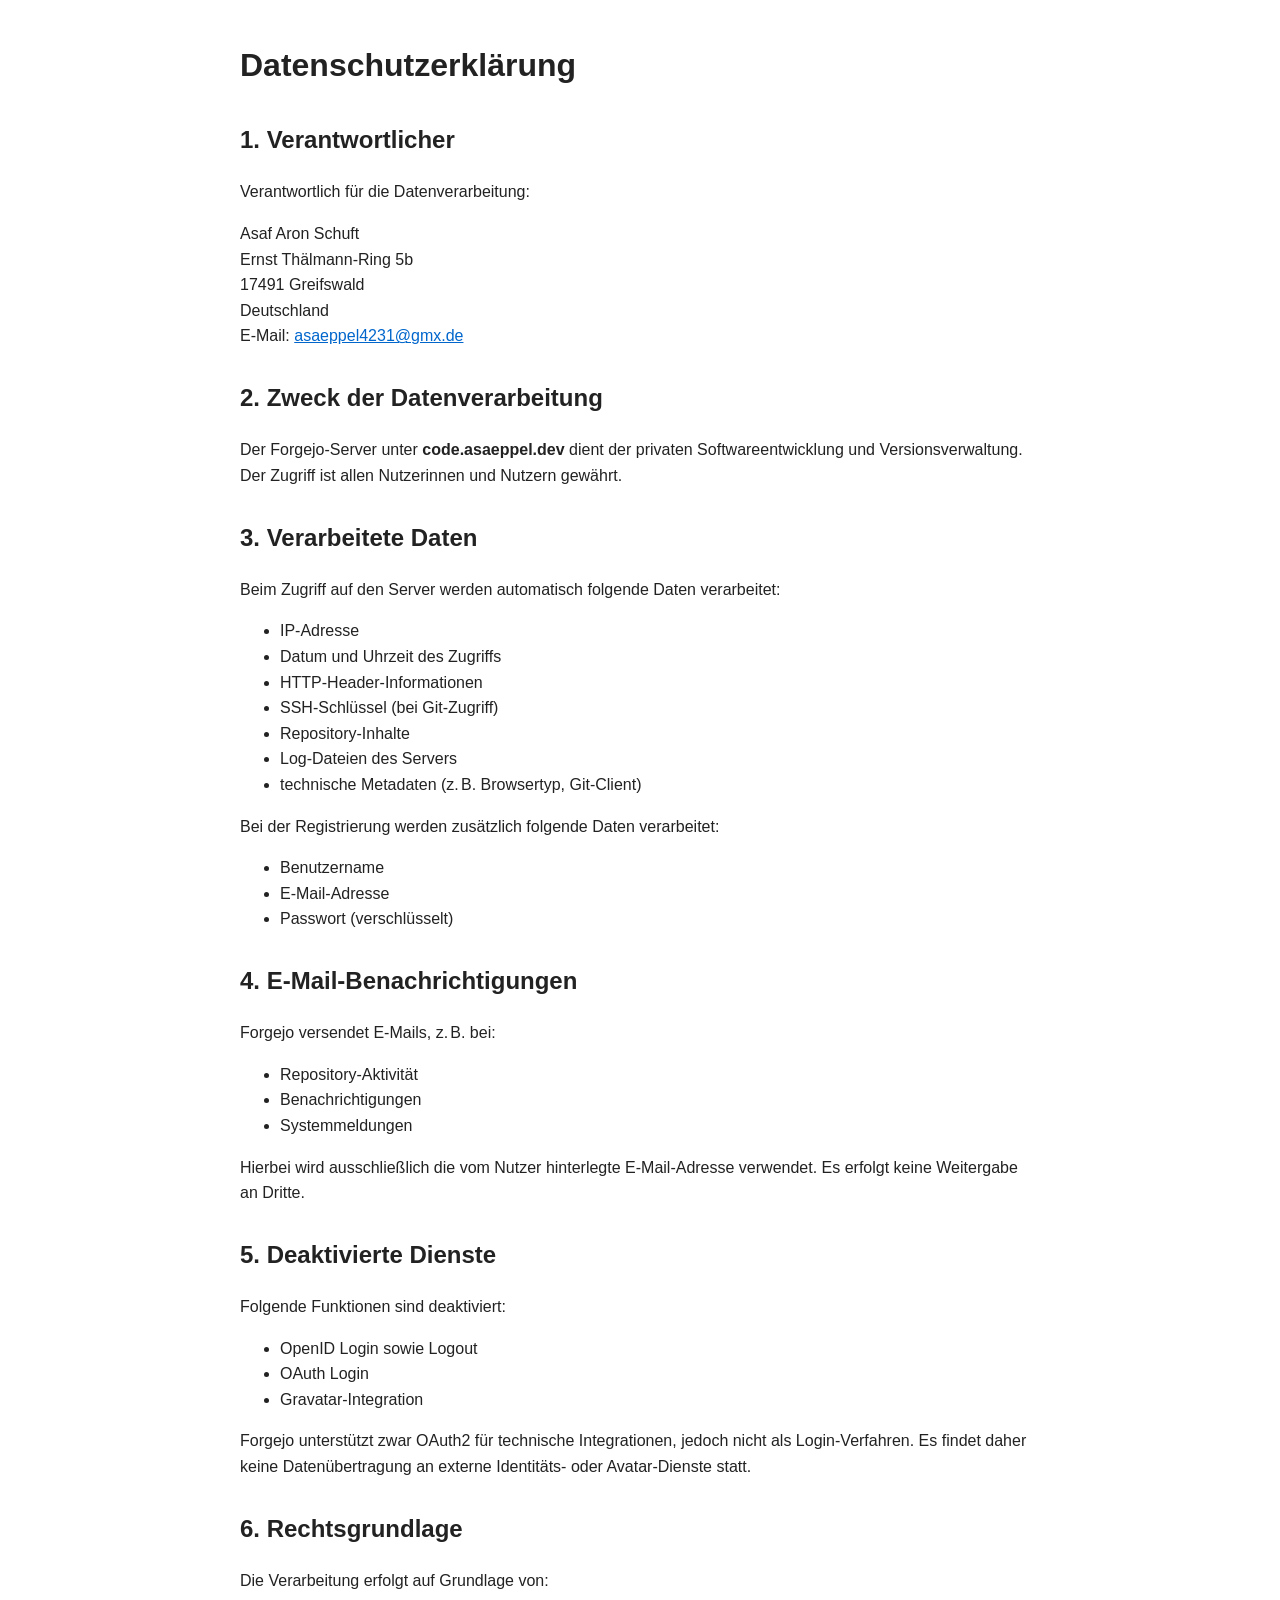
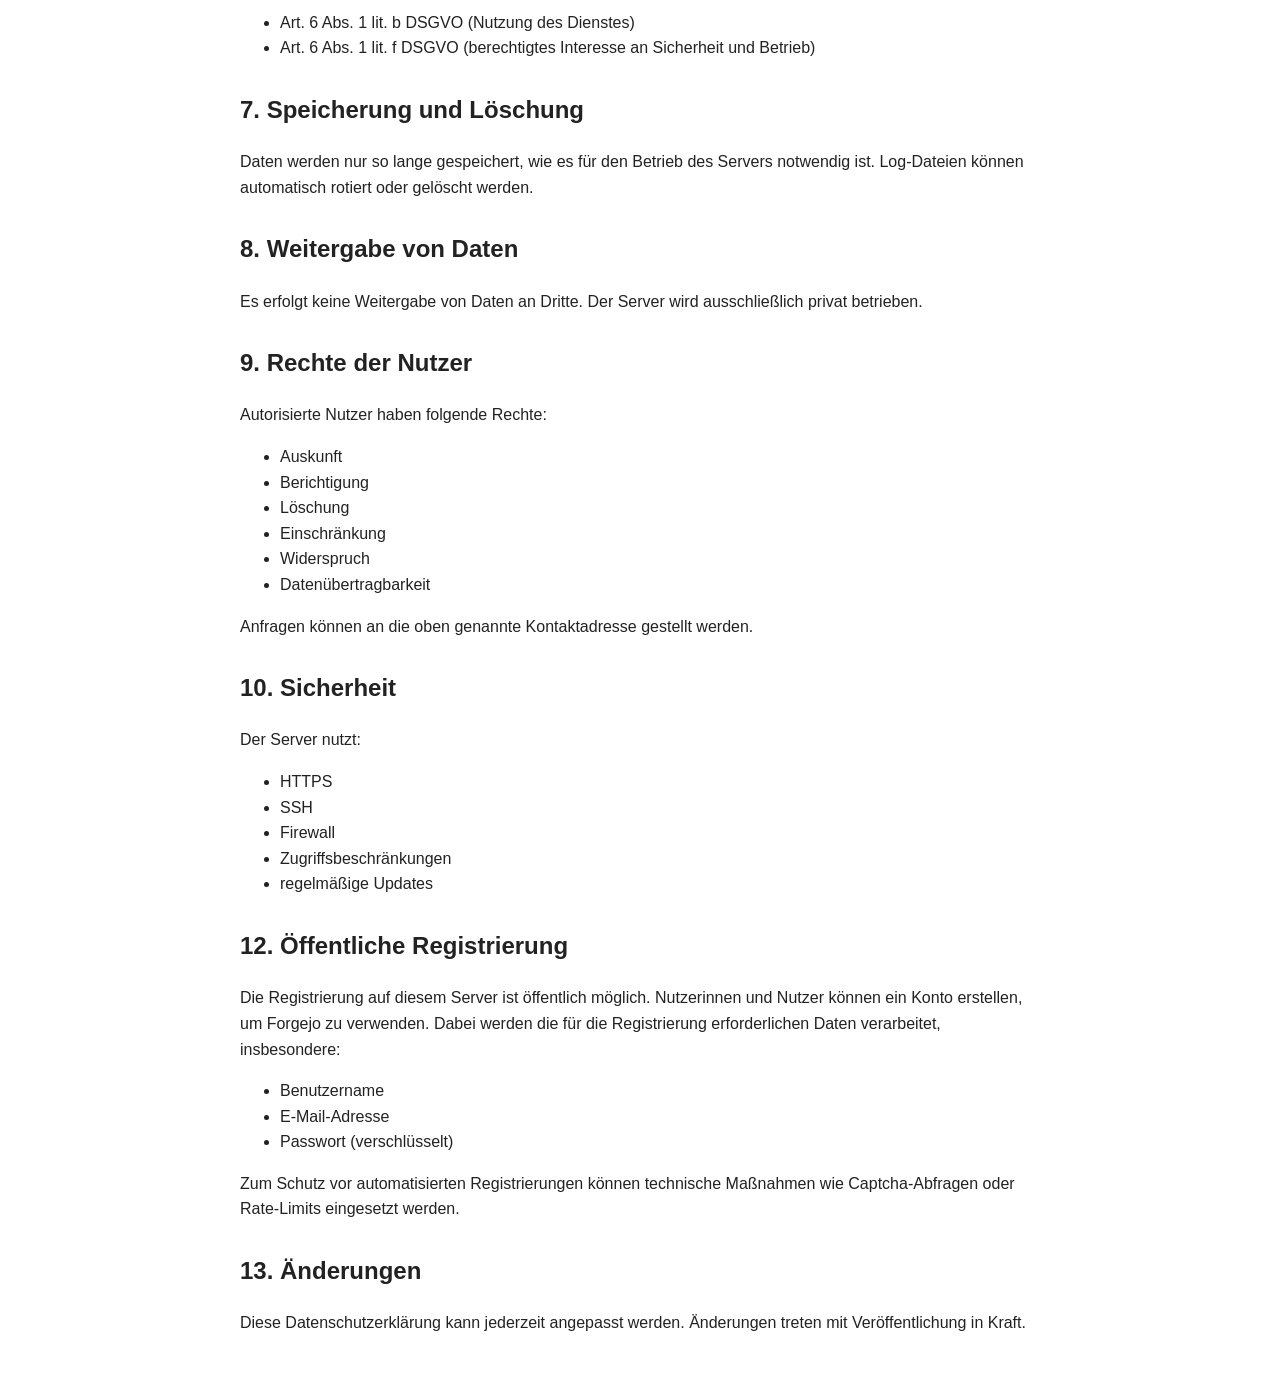
==== legal/datenschutzerklärung.html @ 7e09b3c3 "Update License, add legal/ folder @ A2" ====
<!DOCTYPE html>
<html lang="de">
<head>
    <meta charset="UTF-8">
    <meta name="viewport" content="width=device-width, initial-scale=1.0">
    <title>Datenschutzerklärung</title>
    <style>
        body {
            font-family: sans-serif;
            max-width: 800px;
            margin: 40px auto;
            padding: 0 20px;
            line-height: 1.6;
            color: #222;
        }
        h1 {
            margin-bottom: 20px;
        }
        h2 {
            margin-top: 30px;
        }
        a {
            color: #0066cc;
        }
    </style>
</head>
<body>
    <main>
        <h1>Datenschutzerklärung</h1>

        <h2>1. Verantwortlicher</h2>
        <p>
            Verantwortlich für die Datenverarbeitung:
        </p>
        <p>
            Asaf Aron Schuft<br>
            Ernst Thälmann-Ring 5b<br>
            17491 Greifswald<br>
            Deutschland<br>
            E‑Mail: <a href="mailto:asaeppel4231@gmx.de">asaeppel4231@gmx.de</a>
        </p>

        <h2>2. Zweck der Datenverarbeitung</h2>
        <p>
            Der Forgejo‑Server unter <strong>code.asaeppel.dev</strong> dient der privaten
            Softwareentwicklung und Versionsverwaltung. Der Zugriff ist allen Nutzerinnen und Nutzern gewährt.
        </p>

        <h2>3. Verarbeitete Daten</h2>
        <p>Beim Zugriff auf den Server werden automatisch folgende Daten verarbeitet:</p>
        <ul>
            <li>IP‑Adresse</li>
            <li>Datum und Uhrzeit des Zugriffs</li>
            <li>HTTP‑Header‑Informationen</li>
            <li>SSH‑Schlüssel (bei Git‑Zugriff)</li>
            <li>Repository‑Inhalte</li>
            <li>Log‑Dateien des Servers</li>
            <li>technische Metadaten (z. B. Browsertyp, Git‑Client)</li>
        </ul>
        <p>
        Bei der Registrierung werden zusätzlich folgende Daten verarbeitet:
        </p>
        <ul>
            <li>Benutzername</li>
            <li>E‑Mail‑Adresse</li>
            <li>Passwort (verschlüsselt)</li>
        </ul>


        <h2>4. E‑Mail‑Benachrichtigungen</h2>
        <p>Forgejo versendet E‑Mails, z. B. bei:</p>
        <ul>
            <li>Repository‑Aktivität</li>
            <li>Benachrichtigungen</li>
            <li>Systemmeldungen</li>
        </ul>
        <p>
        Hierbei wird ausschließlich die vom Nutzer hinterlegte E‑Mail‑Adresse verwendet.
        Es erfolgt keine Weitergabe an Dritte.
        </p>

        <h2>5. Deaktivierte Dienste</h2>
        <p>Folgende Funktionen sind deaktiviert:</p>
        <ul>
            <li>OpenID Login sowie Logout</li>
            <li>OAuth Login</li>
            <li>Gravatar‑Integration</li>
        </ul>
        <p>
        Forgejo unterstützt zwar OAuth2 für technische Integrationen, jedoch nicht als
        Login‑Verfahren. Es findet daher keine Datenübertragung an externe Identitäts‑ oder
        Avatar‑Dienste statt.
        </p>

        <h2>6. Rechtsgrundlage</h2>
        <p>Die Verarbeitung erfolgt auf Grundlage von:</p>
        <ul>
            <li>Art. 6 Abs. 1 lit. b DSGVO (Nutzung des Dienstes)</li>
            <li>Art. 6 Abs. 1 lit. f DSGVO (berechtigtes Interesse an Sicherheit und Betrieb)</li>
        </ul>

        <h2>7. Speicherung und Löschung</h2>
        <p>
            Daten werden nur so lange gespeichert, wie es für den Betrieb des Servers notwendig ist.
            Log‑Dateien können automatisch rotiert oder gelöscht werden.
        </p>

        <h2>8. Weitergabe von Daten</h2>
        <p>
            Es erfolgt keine Weitergabe von Daten an Dritte. Der Server wird ausschließlich privat betrieben.
        </p>

        <h2>9. Rechte der Nutzer</h2>
        <p>Autorisierte Nutzer haben folgende Rechte:</p>
        <ul>
            <li>Auskunft</li>
            <li>Berichtigung</li>
            <li>Löschung</li>
            <li>Einschränkung</li>
            <li>Widerspruch</li>
            <li>Datenübertragbarkeit</li>
        </ul>
        <p>
            Anfragen können an die oben genannte Kontaktadresse gestellt werden.
        </p>

        <h2>10. Sicherheit</h2>
        <p>Der Server nutzt:</p>
        <ul>
            <li>HTTPS</li>
            <li>SSH</li>
            <li>Firewall</li>
            <li>Zugriffsbeschränkungen</li>
            <li>regelmäßige Updates</li>
        </ul>
        <h2>12. Öffentliche Registrierung</h2>
        <p>
        Die Registrierung auf diesem Server ist öffentlich möglich. Nutzerinnen und Nutzer
        können ein Konto erstellen, um Forgejo zu verwenden. Dabei werden die für die
        Registrierung erforderlichen Daten verarbeitet, insbesondere:
        </p>
        <ul>
            <li>Benutzername</li>
            <li>E‑Mail‑Adresse</li>
            <li>Passwort (verschlüsselt)</li>
        </ul>
        <p>
        Zum Schutz vor automatisierten Registrierungen können technische Maßnahmen wie
        Captcha‑Abfragen oder Rate‑Limits eingesetzt werden.
        </p>

        <h2>13. Änderungen</h2>
        <p>
            Diese Datenschutzerklärung kann jederzeit angepasst werden. Änderungen treten mit
            Veröffentlichung in Kraft.
        </p>
    </main>
</body>
</html>
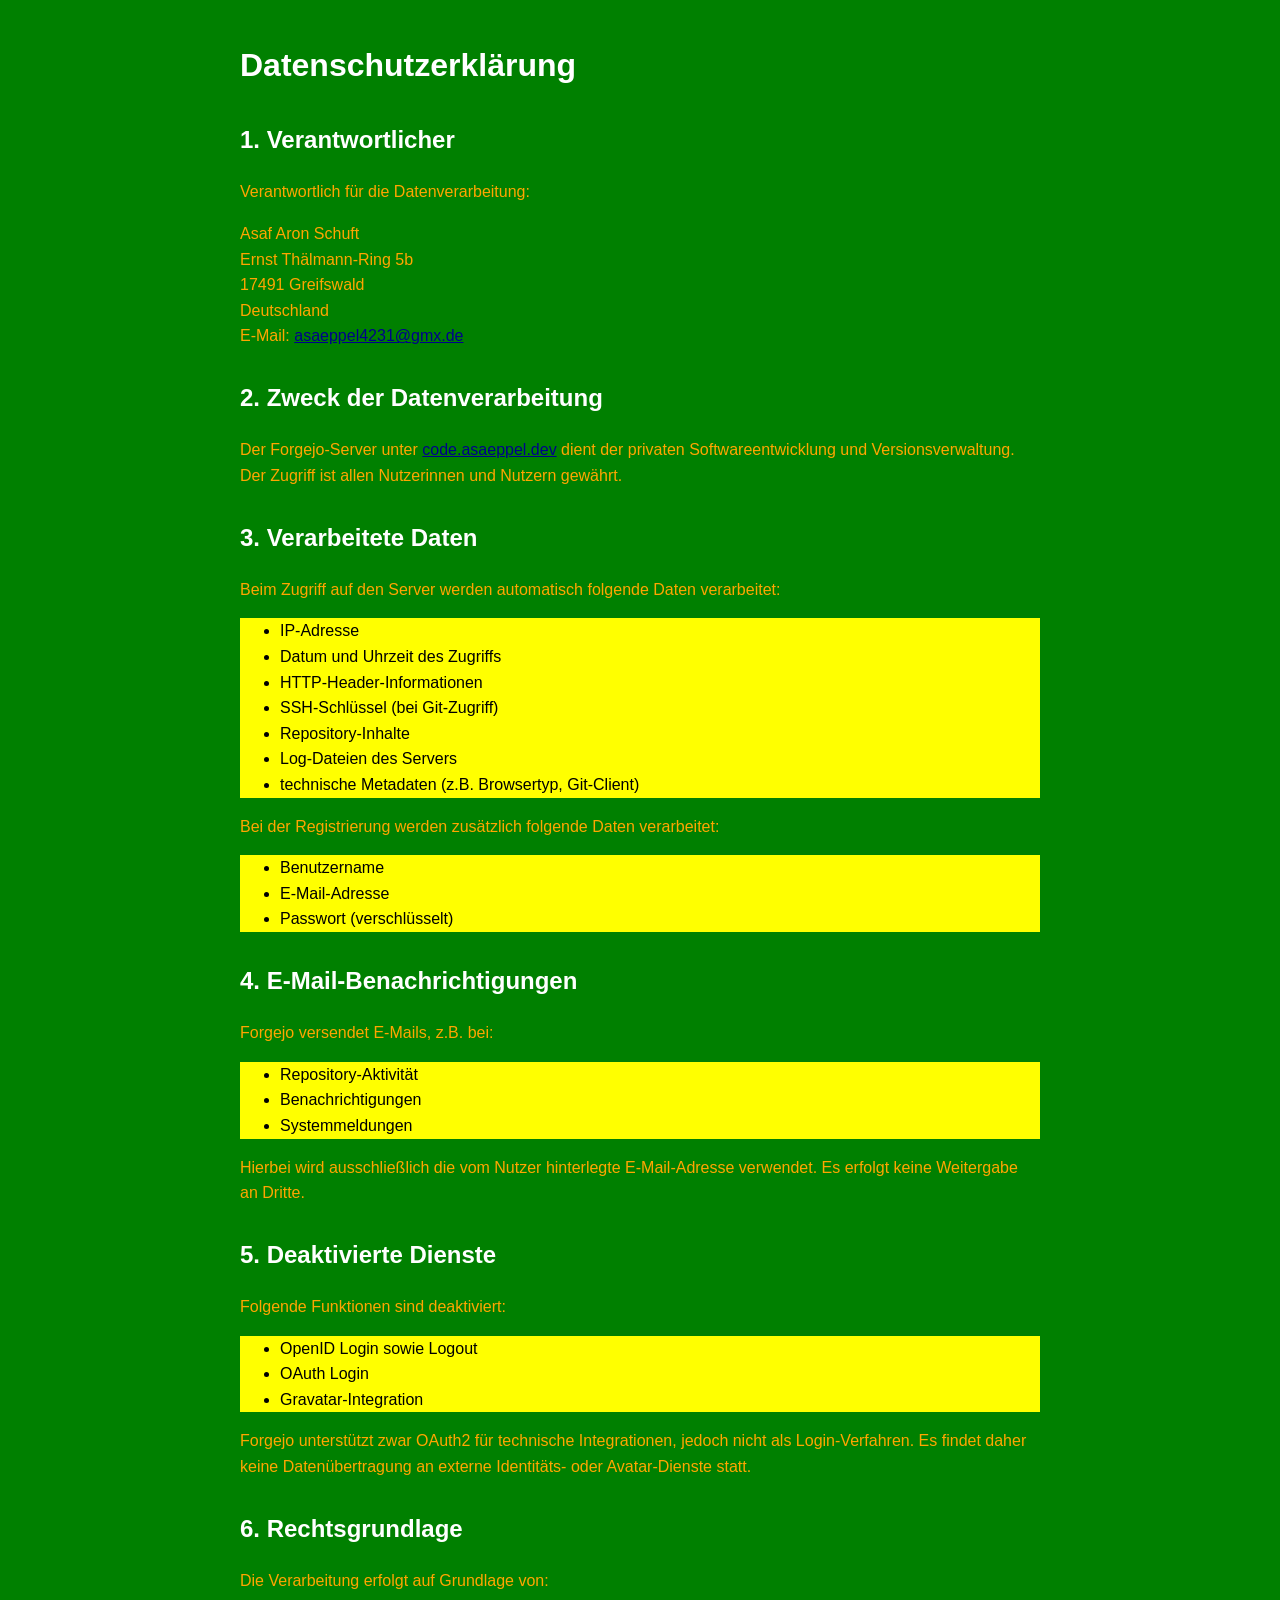
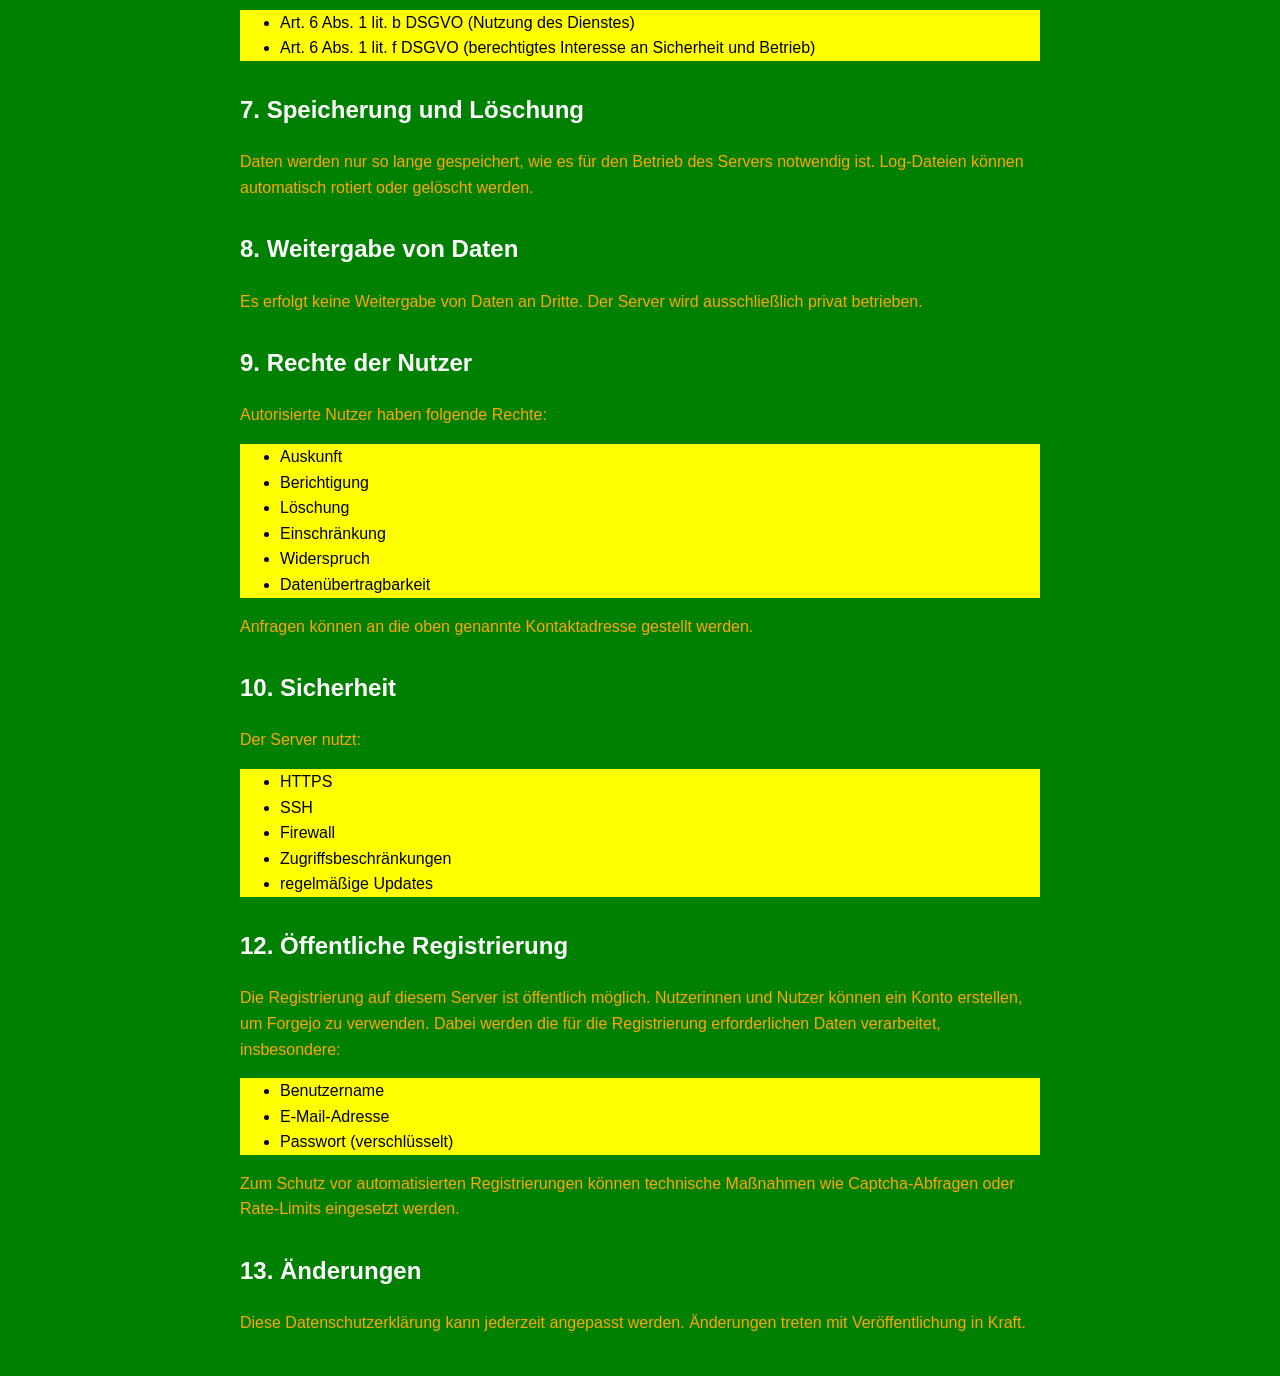
==== commit 865613e7: "Remove redundant LICENSE file (without .md), extract CSS of legal/ to a new file, fix some invisible" ====
--- a/legal/datenschutzerklärung.html
+++ b/legal/datenschutzerklärung.html
@@ -4,25 +4,7 @@
     <meta charset="UTF-8">
     <meta name="viewport" content="width=device-width, initial-scale=1.0">
     <title>Datenschutzerklärung</title>
-    <style>
-        body {
-            font-family: sans-serif;
-            max-width: 800px;
-            margin: 40px auto;
-            padding: 0 20px;
-            line-height: 1.6;
-            color: #222;
-        }
-        h1 {
-            margin-bottom: 20px;
-        }
-        h2 {
-            margin-top: 30px;
-        }
-        a {
-            color: #0066cc;
-        }
-    </style>
+    <link rel="stylesheet" href="style.css">
 </head>
 <body>
     <main>
@@ -37,45 +19,45 @@
             Ernst Thälmann-Ring 5b<br>
             17491 Greifswald<br>
             Deutschland<br>
-            E‑Mail: <a href="mailto:asaeppel4231@gmx.de">asaeppel4231@gmx.de</a>
+            E-Mail: <a href="mailto:asaeppel4231@gmx.de">asaeppel4231@gmx.de</a>
         </p>
 
         <h2>2. Zweck der Datenverarbeitung</h2>
         <p>
-            Der Forgejo‑Server unter <strong>code.asaeppel.dev</strong> dient der privaten
+            Der Forgejo-Server unter <a href="https://code.asaeppel.dev">code.asaeppel.dev</a> dient der privaten
             Softwareentwicklung und Versionsverwaltung. Der Zugriff ist allen Nutzerinnen und Nutzern gewährt.
         </p>
 
         <h2>3. Verarbeitete Daten</h2>
         <p>Beim Zugriff auf den Server werden automatisch folgende Daten verarbeitet:</p>
         <ul>
-            <li>IP‑Adresse</li>
+            <li>IP-Adresse</li>
             <li>Datum und Uhrzeit des Zugriffs</li>
-            <li>HTTP‑Header‑Informationen</li>
-            <li>SSH‑Schlüssel (bei Git‑Zugriff)</li>
-            <li>Repository‑Inhalte</li>
-            <li>Log‑Dateien des Servers</li>
-            <li>technische Metadaten (z. B. Browsertyp, Git‑Client)</li>
+            <li>HTTP-Header-Informationen</li>
+            <li>SSH-Schlüssel (bei Git-Zugriff)</li>
+            <li>Repository-Inhalte</li>
+            <li>Log-Dateien des Servers</li>
+            <li>technische Metadaten (z.B. Browsertyp, Git-Client)</li>
         </ul>
         <p>
         Bei der Registrierung werden zusätzlich folgende Daten verarbeitet:
         </p>
         <ul>
             <li>Benutzername</li>
-            <li>E‑Mail‑Adresse</li>
+            <li>E-Mail-Adresse</li>
             <li>Passwort (verschlüsselt)</li>
         </ul>
 
 
-        <h2>4. E‑Mail‑Benachrichtigungen</h2>
-        <p>Forgejo versendet E‑Mails, z. B. bei:</p>
+        <h2>4. E-Mail-Benachrichtigungen</h2>
+        <p>Forgejo versendet E-Mails, z.B. bei:</p>
         <ul>
-            <li>Repository‑Aktivität</li>
+            <li>Repository-Aktivität</li>
             <li>Benachrichtigungen</li>
             <li>Systemmeldungen</li>
         </ul>
         <p>
-        Hierbei wird ausschließlich die vom Nutzer hinterlegte E‑Mail‑Adresse verwendet.
+        Hierbei wird ausschließlich die vom Nutzer hinterlegte E-Mail-Adresse verwendet.
         Es erfolgt keine Weitergabe an Dritte.
         </p>
 
@@ -84,12 +66,12 @@
         <ul>
             <li>OpenID Login sowie Logout</li>
             <li>OAuth Login</li>
-            <li>Gravatar‑Integration</li>
+            <li>Gravatar-Integration</li>
         </ul>
         <p>
         Forgejo unterstützt zwar OAuth2 für technische Integrationen, jedoch nicht als
-        Login‑Verfahren. Es findet daher keine Datenübertragung an externe Identitäts‑ oder
-        Avatar‑Dienste statt.
+        Login-Verfahren. Es findet daher keine Datenübertragung an externe Identitäts- oder
+        Avatar-Dienste statt.
         </p>
 
         <h2>6. Rechtsgrundlage</h2>
@@ -102,7 +84,7 @@
         <h2>7. Speicherung und Löschung</h2>
         <p>
             Daten werden nur so lange gespeichert, wie es für den Betrieb des Servers notwendig ist.
-            Log‑Dateien können automatisch rotiert oder gelöscht werden.
+            Log-Dateien können automatisch rotiert oder gelöscht werden.
         </p>
 
         <h2>8. Weitergabe von Daten</h2>
@@ -141,12 +123,12 @@
         </p>
         <ul>
             <li>Benutzername</li>
-            <li>E‑Mail‑Adresse</li>
+            <li>E-Mail-Adresse</li>
             <li>Passwort (verschlüsselt)</li>
         </ul>
         <p>
         Zum Schutz vor automatisierten Registrierungen können technische Maßnahmen wie
-        Captcha‑Abfragen oder Rate‑Limits eingesetzt werden.
+        Captcha-Abfragen oder Rate‑Limits eingesetzt werden.
         </p>
 
         <h2>13. Änderungen</h2>
--- a/legal/style.css
+++ b/legal/style.css
@@ -0,0 +1,29 @@
+body {
+    font-family: sans-serif;
+    max-width: 800px;
+    margin: 40px auto;
+    padding: 0 20px;
+    line-height: 1.6;
+    color: #222;
+    background-color: green;
+}
+h1 {
+    margin-bottom: 20px;
+    color: white;
+}
+h2 {
+    margin-top: 30px;
+    color: white;
+}
+a {
+    color: darkblue;
+}
+p {
+    color: orange;
+}
+ul {
+    background-color: yellow;
+}
+li {
+    color: black;
+}
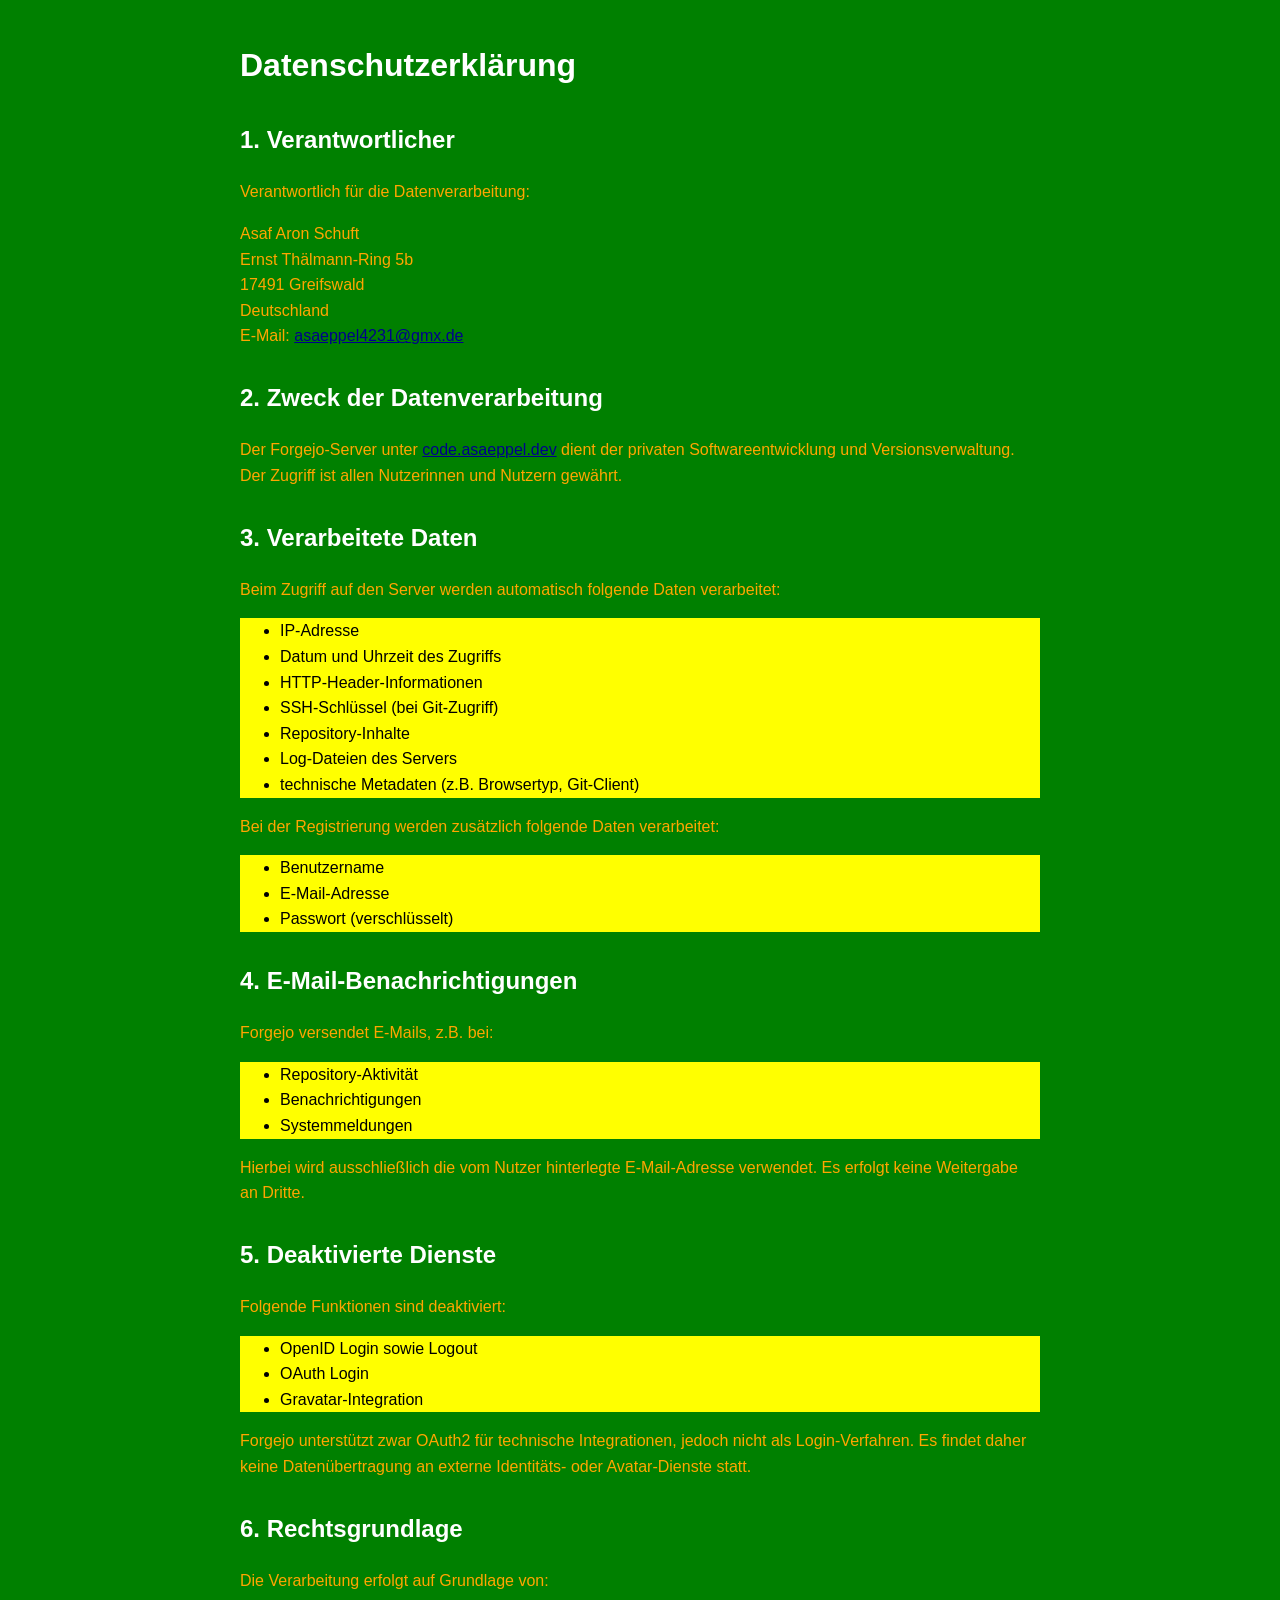
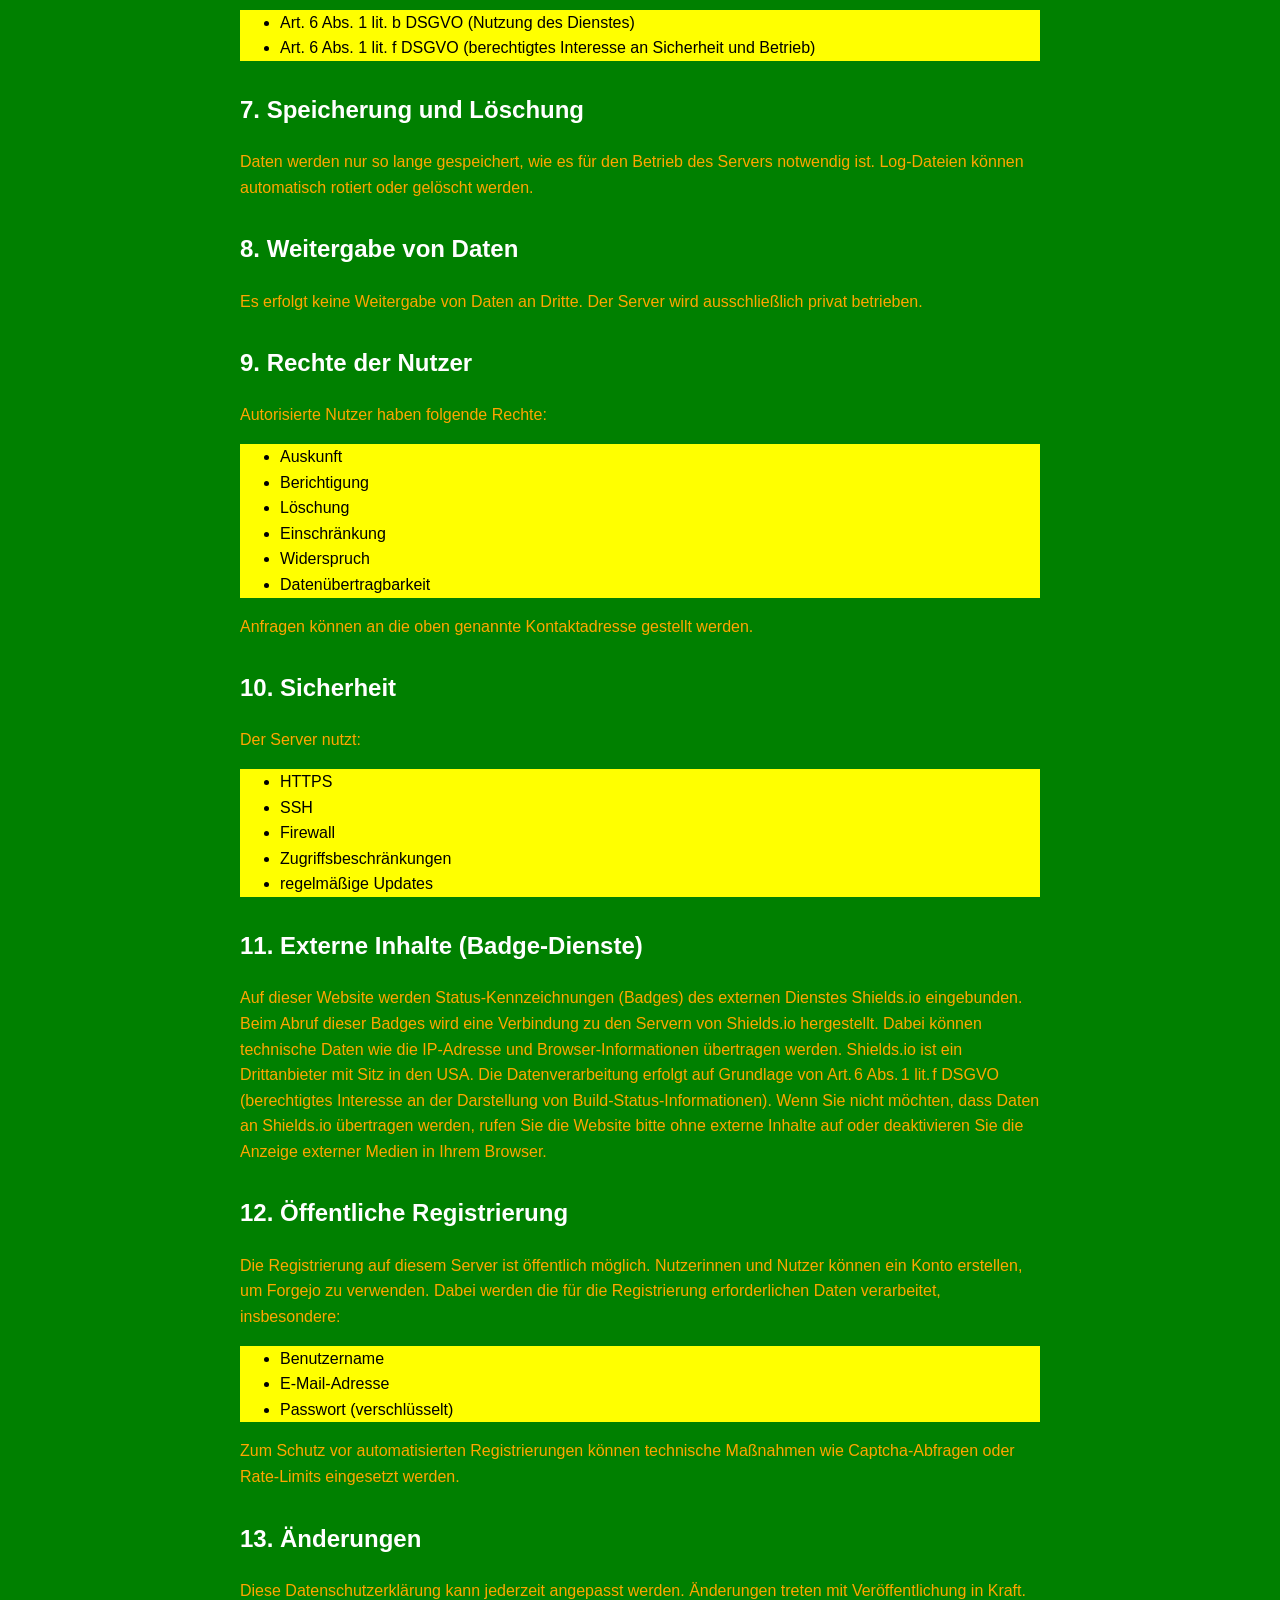
==== commit 8988a098: "Update licenses, add DDoS protection to nginx config @ A1" ====
--- a/legal/datenschutzerklärung.html
+++ b/legal/datenschutzerklärung.html
@@ -115,6 +115,12 @@
             <li>Zugriffsbeschränkungen</li>
             <li>regelmäßige Updates</li>
         </ul>
+<h2>11. Externe Inhalte (Badge-Dienste)</h2>
+<p>
+Auf dieser Website werden Status‑Kennzeichnungen (Badges) des externen Dienstes Shields.io eingebunden. Beim Abruf dieser Badges wird eine Verbindung zu den Servern von Shields.io hergestellt. Dabei können technische Daten wie die IP‑Adresse und Browser‑Informationen übertragen werden.
+Shields.io ist ein Drittanbieter mit Sitz in den USA. Die Datenverarbeitung erfolgt auf Grundlage von Art. 6 Abs. 1 lit. f DSGVO (berechtigtes Interesse an der Darstellung von Build‑Status‑Informationen).
+Wenn Sie nicht möchten, dass Daten an Shields.io übertragen werden, rufen Sie die Website bitte ohne externe Inhalte auf oder deaktivieren Sie die Anzeige externer Medien in Ihrem Browser.
+</p>
         <h2>12. Öffentliche Registrierung</h2>
         <p>
         Die Registrierung auf diesem Server ist öffentlich möglich. Nutzerinnen und Nutzer
@@ -128,7 +134,7 @@
         </ul>
         <p>
         Zum Schutz vor automatisierten Registrierungen können technische Maßnahmen wie
-        Captcha-Abfragen oder Rate‑Limits eingesetzt werden.
+        Captcha-Abfragen oder Rate-Limits eingesetzt werden.
         </p>
 
         <h2>13. Änderungen</h2>
--- a/legal/style.css
+++ b/legal/style.css
@@ -1,3 +1,9 @@
+/* Copyright (c) 2026 asaeppel4231, forgejo_admin (same identity)
+ * Licensed under the GNU GPLv3.
+ * https://www.gnu.org/licenses/gpl-3.0.html
+ * ... or look at the LICENSE.md file in this repository for more information.
+ */
+ 
 body {
     font-family: sans-serif;
     max-width: 800px;
